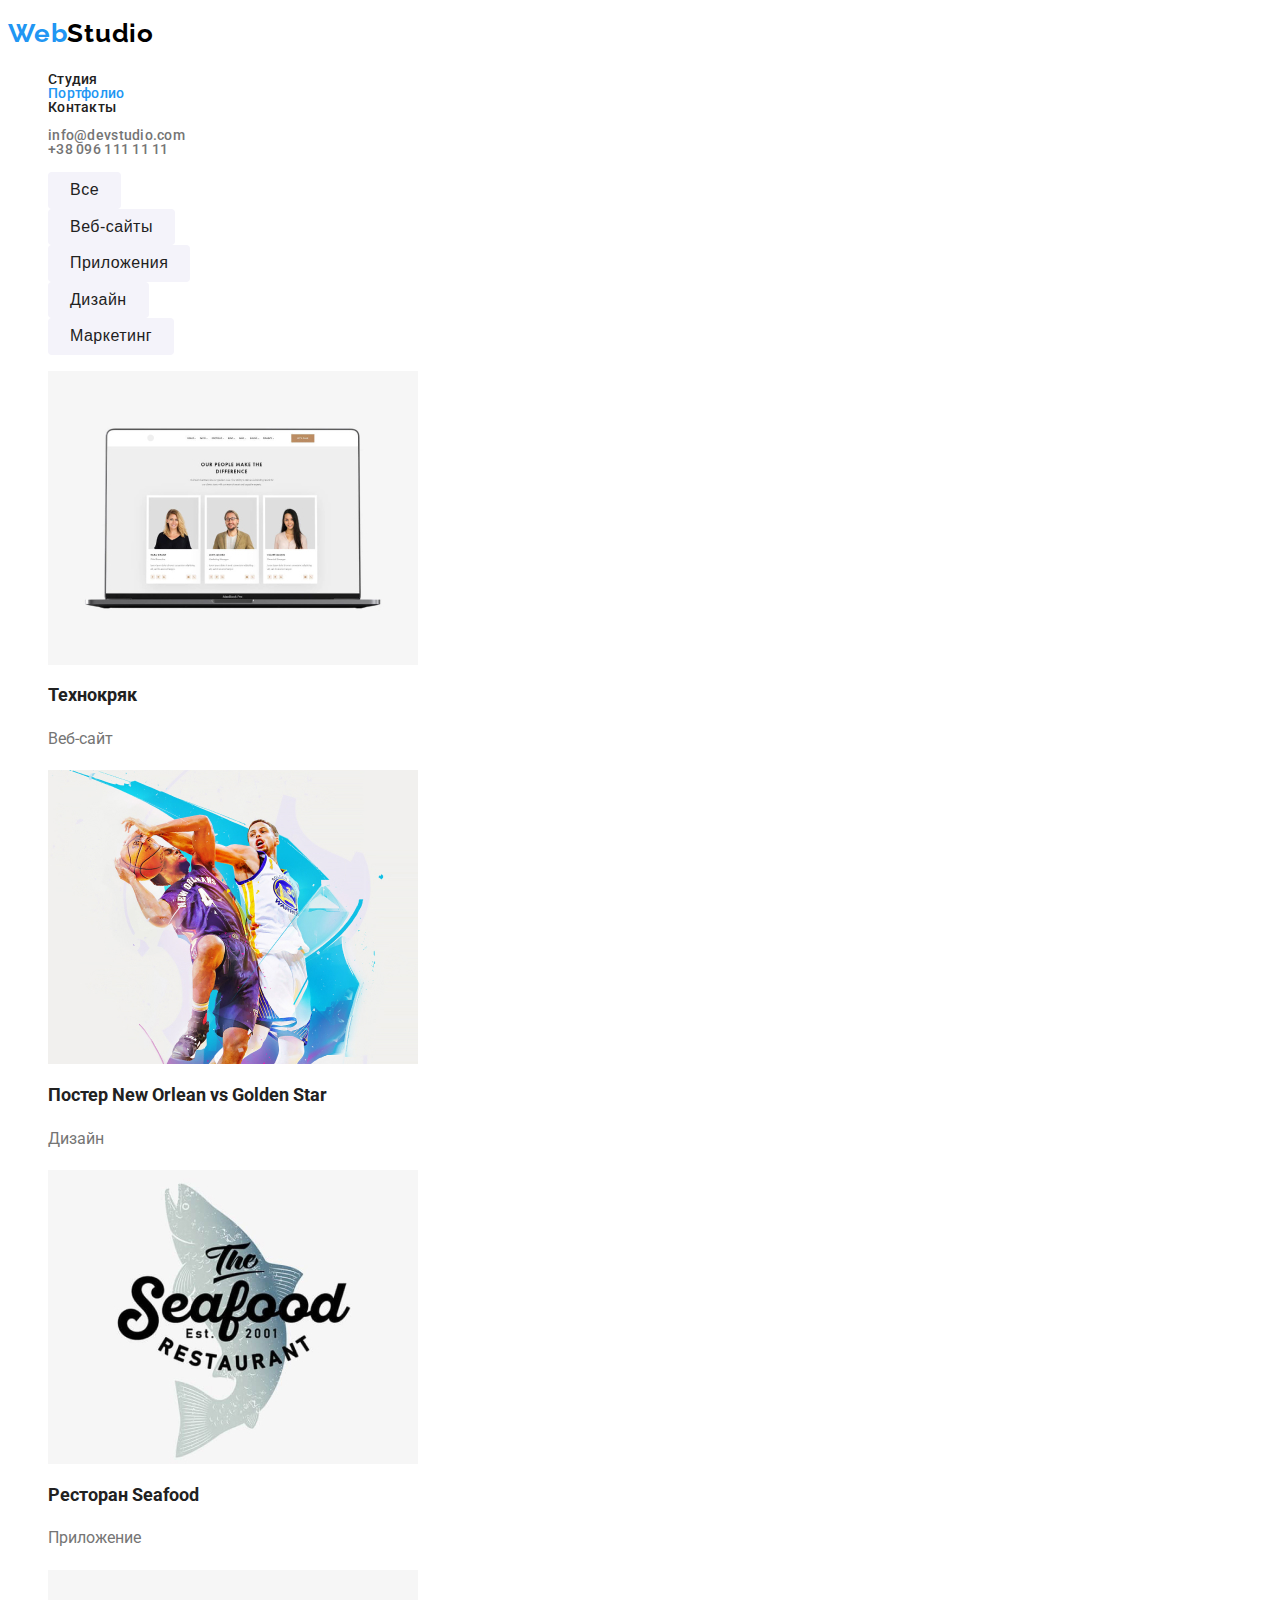
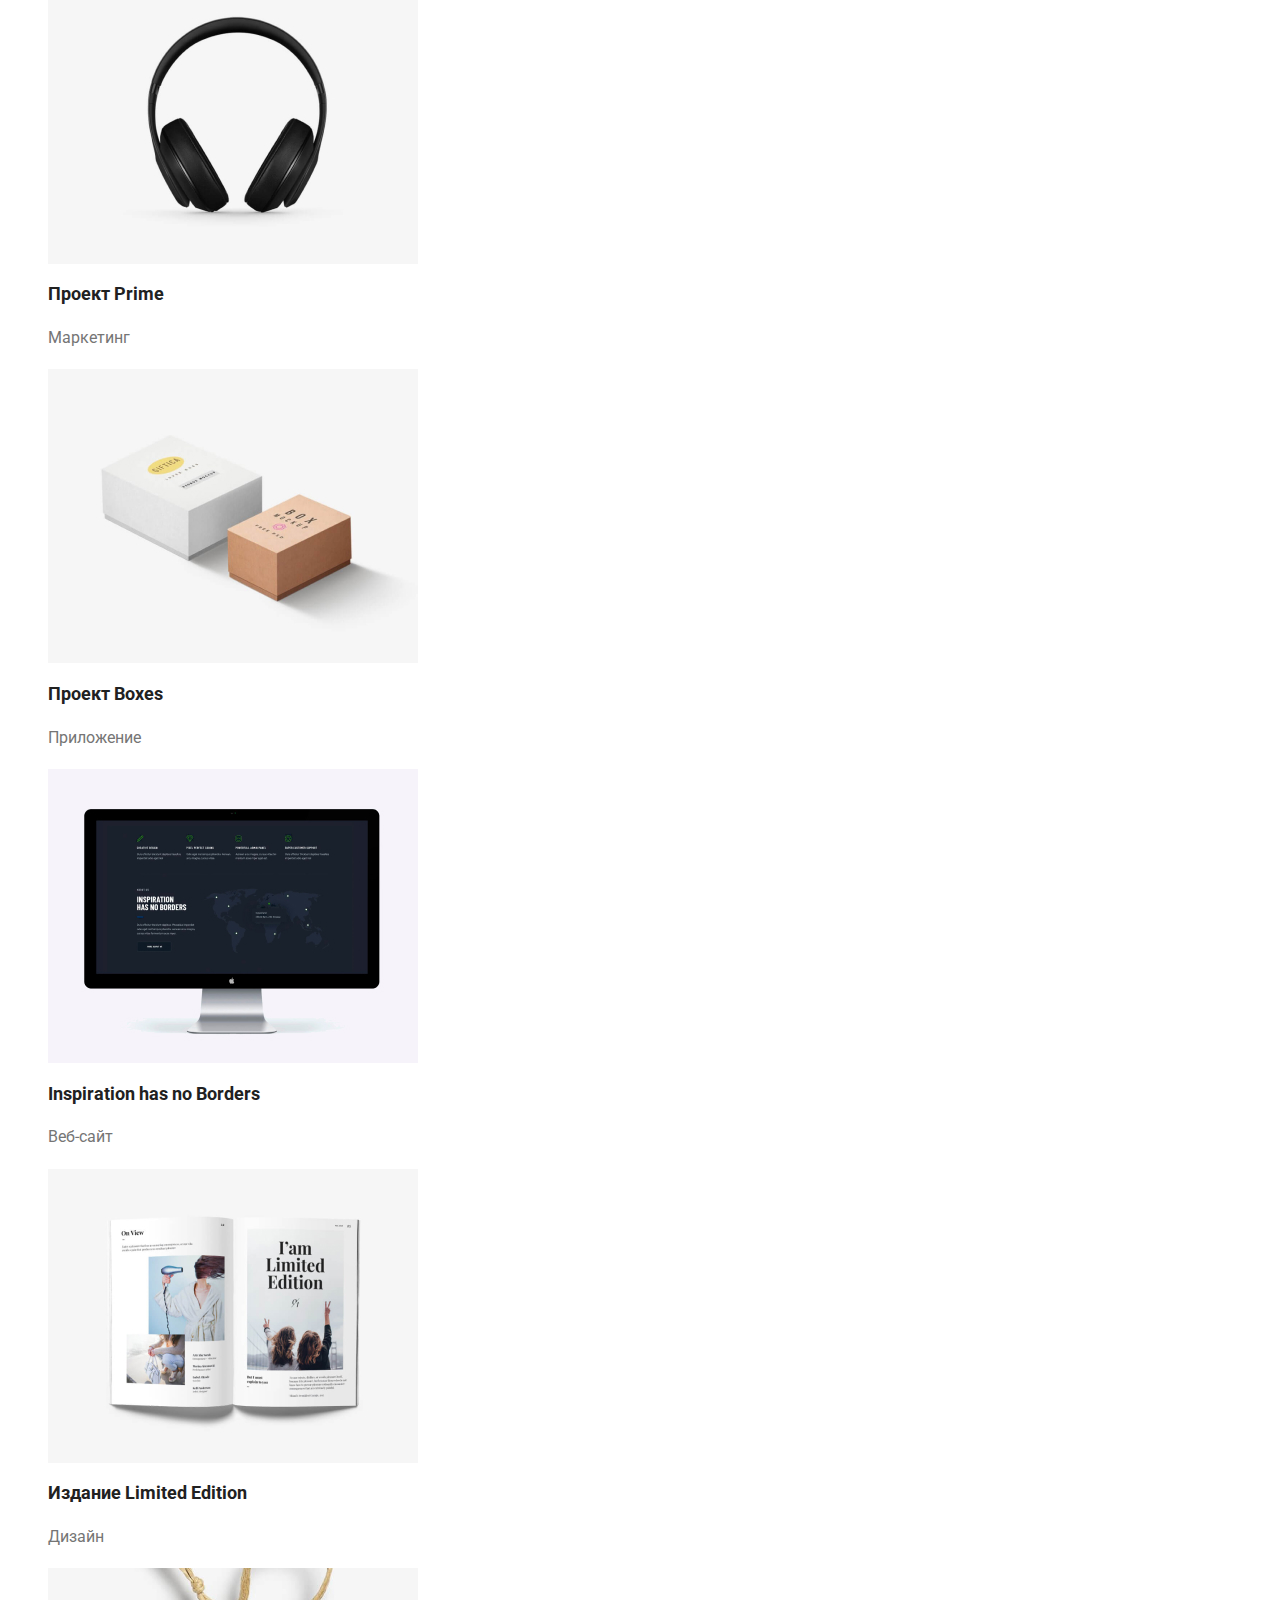
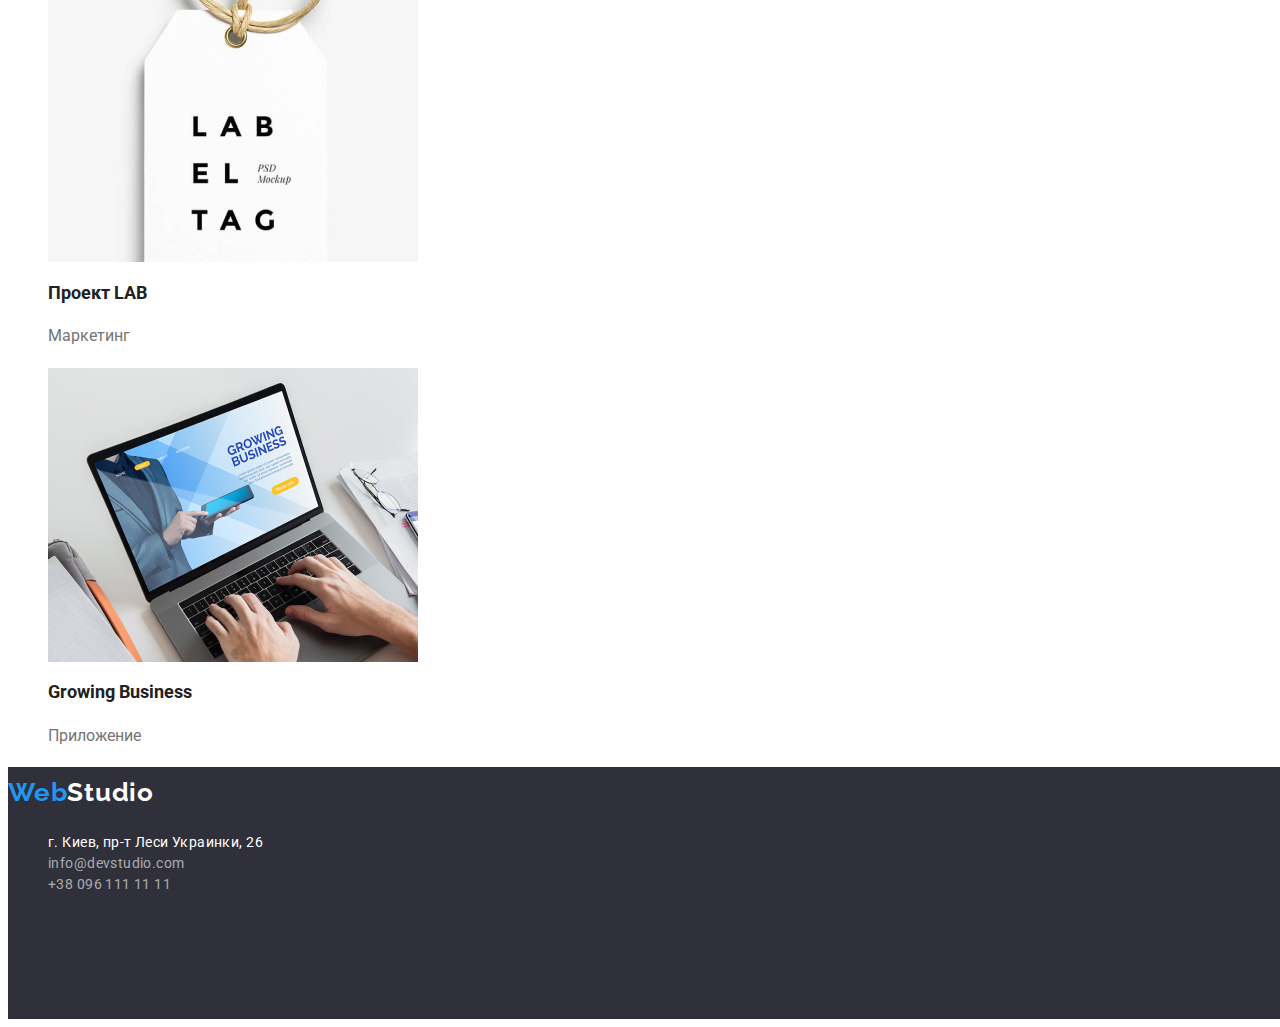
==== portfolio.html @ 0ffa01f9 "Add files via upload" ====
<!DOCTYPE html>
<html lang="ru">
<head>
    <meta charset="UTF-8">
    <meta name="viewport" content="width=device-width, initial-scale=1.0">
    <title>WebStudio</title>
    <link href="https://fonts.googleapis.com/css2?family=Raleway:wght@700&family=Roboto:wght@400;500;700;900&display=swap" rel="stylesheet">
    <link rel="stylesheet" href="./css/style.css">
</head>
<body>
    <!-- header -->
    <header>
        <div class="wrapper">
            <section>
                <h2 class="header-title">Header</h2>
            <!-- навигация -->
                <nav >
                    <a href="./index.html" class="logo"><span class="logo-blue">Web</span><span class="logo-black">Studio</span></a>
                    <ul class="nav-list list">
                        <li><a href="./index.html" class="nav-link link">Студия</a></li>
                        <li><a href="/" class="nav-link link current">Портфолио</a></li>
                        <li><a href="#" class="nav-link link">Контакты</a></li>
                    </ul>
                </nav>
                <!-- Контакты -->
                    <ul class="nav-list list">
                        <li><a class="cont-link link" href="mailto:info@devstudio.com">info@devstudio.com</a></li>
                        <li><a class="cont-link link" href="tel:+380961111111">+38 096 111 11 11</a></li>
                    </ul>
            </section>
        </div>
    </header>
    <!-- main -->
    <main>
        <div class="wrapper">
            <h1 class="portfolio-title">Наши работы</h1>
            <section class="portfolio-filter">
                <ul class="list-filter">
                    <li class="list filter-unit"><button class="btn second" type="button" >Все</button></li>
                    <li class="list filter-unit"><button class="btn second" type="button" >Веб-сайты</button></li>
                    <li class="list filter-unit"><button class="btn second" type="button" >Приложения</button></li>
                    <li class="list filter-unit"><button class="btn second" type="button" >Дизайн</button></li>
                    <li class="list filter-unit"><button class="btn second" type="button" >Маркетинг</button></li>
                </ul>
                <ul>
                    <li class="list">
                        <a href="" class="link">
                            <img src="./img/portfolio/exampl-1.jpg" width="370" alt="exampl-1">
                            <h2 class="exampl-name">Технокряк</h2>
                            <p class="exampl-descr">Веб-сайт</p>
                        </a>
                    </li>
                    <li class="list">
                        <a href="" class="link">
                            <img src="./img/portfolio/exampl-2.jpg" width="370" alt="exampl-2">
                            <h2 class="exampl-name">Постер New Orlean vs Golden Star</h2>
                            <p class="exampl-descr">Дизайн</p>
                        </a>
                    </li>
                    <li class="list">
                        <a href="" class="link">
                            <img src="./img/portfolio/exampl-3.jpg" width="370" alt="exampl-3">
                            <h2 class="exampl-name">Ресторан Seafood</h2>
                            <p class="exampl-descr">Приложение</p>
                        </a>
                    </li>
                    <li class="list">
                        <a href="" class="link">
                            <img src="./img/portfolio/exampl-4.jpg" width="370" alt="exampl-4">
                            <h2 class="exampl-name">Проект Prime</h2>
                            <p class="exampl-descr">Маркетинг</p>
                        </a>
                    </li>
                    <li class="list">
                        <a href="" class="link">
                            <img src="./img/portfolio/exampl-5.jpg" width="370" alt="exampl-5">
                            <h2 class="exampl-name">Проект Boxes</h2>
                            <p class="exampl-descr">Приложение</p>
                        </a>
                    </li>
                    <li class="list">
                        <a href="" class="link">
                            <img src="./img/portfolio/exampl-6.jpg" width="370" alt="exampl-6">
                            <h2 class="exampl-name">Inspiration has no Borders</h2>
                            <p class="exampl-descr">Веб-сайт</p>
                        </a>
                    </li>
                    <li class="list">
                        <a href="" class="link">
                            <img src="./img/portfolio/exampl-7.jpg" width="370" alt="exampl-7">
                            <h2 class="exampl-name">Издание Limited Edition</h2>
                            <p class="exampl-descr">Дизайн</p>
                        </a>
                    </li>
                    <li class="list">
                        <a href="" class="link">
                            <img src="./img/portfolio/exampl-8.jpg" width="370" alt="exampl-8">
                            <h2 class="exampl-name">Проект LAB</h2>
                            <p class="exampl-descr">Маркетинг</p>
                        </a>
                    </li>
                    <li class="list">
                        <a href="" class="link">
                            <img src="./img/portfolio/exampl-9.jpg" width="370" alt="exampl-9">
                            <h2 class="exampl-name">Growing Business</h2>
                            <p class="exampl-descr">Приложение</p>
                        </a>
                    </li>
                </ul>

            </section>
        </div>
    </main> 
    <!-- footer -->
    <footer class="footer">
        <footer class="footer">
            <a href="./index.html" class="logo"><span class="logo-blue">Web</span><span class="logo-white">Studio</span></a>
            <!-- адрес -->
                <address>
                    <ul class="footer-adress">
                        <li class="list"><a class="adress link" href="https://www.google.com/maps/place/%D0%B1%D1%83%D0%BB.+%D0%9B%D0%B5%D1%81%D0%B8+%D0%A3%D0%BA%D1%80%D0%B0%D0%B8%D0%BD%D0%BA%D0%B8,+26,+%D0%9A%D0%B8%D0%B5%D0%B2,+02000/data=!4m2!3m1!1s0x40d4cf0e033ecbe9:0x57a4dffefec77da0?sa=X&ved=2ahUKEwjcrKjP-oL5AhVjoosKHctqA7YQ8gF6BAgDEAE" target="_blank" rel="noopener noreferrer" >г. Киев, пр-т Леси Украинки, 26</a></li>
                        <li class="list"><a class="contact link" href="mailto:info@devstudio.com">info@devstudio.com</a> </li>
                        <li class="list"><a class="contact link" href="tel:+380961111111">+38 096 111 11 11</a></li>
                    </ul>
                </address>
    </footer>
</body>
</html>
---- css/style.css ----
/* основной черний цвет #212121 */
/* вторичний цвет #757575 */
/* accent #2196F3 */
:root{
    --primary-text-color: #212121;
    --second-text-color: #757575;
    --accent-color: #2196F3;
    --white-color:#ffffff;
    --primary-bgc: #2F303A;
    --contact-color:  rgba(255, 255, 255, 0.6);
    --second-bgc: #f4f3fa;
}


body{
    min-width: 1600px;
    font-family: 'Roboto', sans-serif;
    font-style: normal;
}
/* Обнуление */
.list {
   list-style: none;
}
.link{
   text-decoration: none;
   /* font-style: normal; */
}
/* Общее для тайтлов */
.title{
    color: var(--primary-text-color);
    font-weight: 700;
    font-size: 2.25em;
    line-height: 2.625;
    text-align: center;
    letter-spacing: 0.03em;
}

/* Header */

 .logo{
    text-decoration: none;
    font-family: 'Raleway', sans-serif;
    font-weight: 700;
    letter-spacing: 0.03em;
    font-size: 1.625em;
    line-height: 1.94;
 }

 .nav-list{
   font-weight: 500;
   font-size: 0.875em;
   line-height: 1;
   letter-spacing: 0.02em;
 }
.logo-blue{
    color: var(--accent-color);
}
.logo-black{
    color: #000000;
}
.logo-white{
    color: #ffffff;
}
 .nav-link{
    color: var(--primary-text-color);
 }
 .cont-link{
    color: var(--second-text-color);
    
 }
 .nav-link:hover , .nav-link:focus , 
 .cont-link:hover , .cont-link:focus ,
 .adress:hover , .adress:focus , 
 .contact:focus , .contact:hover{
    color: var(--accent-color);
 }
 .current{
   color: var(--accent-color);
 
}
/* Main */

 /* Intro */
.intro{
    background-color: var(--primary-bgc);

    width: 1600px;
    height: 600px;
    left: 0px;
    top: 80px;
    
}
 .intro-title{
    color: var(--white-color);
    font-weight: 900;
    text-align: center;
    letter-spacing: 0.06em;
    text-transform: uppercase;
    font-size: 2.75em;
    line-height: 1.26em;

 }

 /* btn */
 .btn{
    font-size: 1em;
    line-height: 1.53em;
    display: flex;
    align-items: center;
    text-align: center;
    border-radius: 4px;
    cursor: pointer;
    border: none;
 }
 .btn.primary{
    background-color: var(--accent-color);
    color: var(--white-color);
    padding: 10px 32px;
    letter-spacing: 0.06em;
    font-weight: 700;
 }
 .btn.primary:hover , 
 .btn.primary:focus {
    
    box-shadow: 0px 4px 4px rgba(0, 0, 0, 0.15);
 }
 /* Преимущества */
 .benefits ,
 .header-title{
    display: none;
 }
 .benefits-title{
    color: var(--primary-text-color);
    font-weight: 700;
    font-size: 0.875em;
    line-height: 1;
    letter-spacing: 0.03em;
    text-transform: uppercase;
 }
 .benefits-description{
    font-weight: 400;
    font-size: 0.875em;
    line-height: 1.5;
    letter-spacing: 0.03em;
    color: var(--second-text-color);
 }
 /* Наша команда  */
 .team-container{
    max-width: 270px;
    max-height: 368px;
 }
 .team-name{
    color: var(--primary-text-color);
    font-weight: 500;
    font-size: 1em;
    line-height: 1.2;
    text-align: center;
    letter-spacing: 0.03em;

 }
 .team-position{
    color: var(--second-text-color);
    font-weight: 400;
    font-size: 1em;
    line-height: 1.2;
    text-align: center;
    letter-spacing: 0.03em;

 }
 /* Футер */
 .footer{
    width: 1600px;
    height: 252px;
    background-color: var(--primary-bgc);
 }
 .footer-adress{
   font-weight: 400;
   font-size: 0.875em;
   font-style: normal;
   line-height: 1.5;
   letter-spacing: 0.03em;
 }
 .adress{
    color: var(--white-color);

 }
 .contact{color: var(--contact-color);

 }



 /* Портфолио */

 .portfolio-title{
    display: none;
 }
 /* Кнопки портфолио */
 .btn.second{
    background-color: var(--second-bgc);
    color: var(--primary-text-color);
    letter-spacing: 0.03em;
    font-weight: 500;
    padding: 6px 22px;
 }
 .btn.second:focus ,
 .btn.second:hover{
    background-color: var(--accent-color);
    color: var(--white-color);

 }
/* Наши роботы */
 .link .exampl-name{
   color: var(--primary-text-color);
   font-weight: 700;
   font-size: 1.1em;
   line-height: 1.4;
 }
 .link .exampl-descr{
   color: var(--second-text-color);
   font-weight: 400;
   font-size: 1em;
   line-height: 1.9;
 }
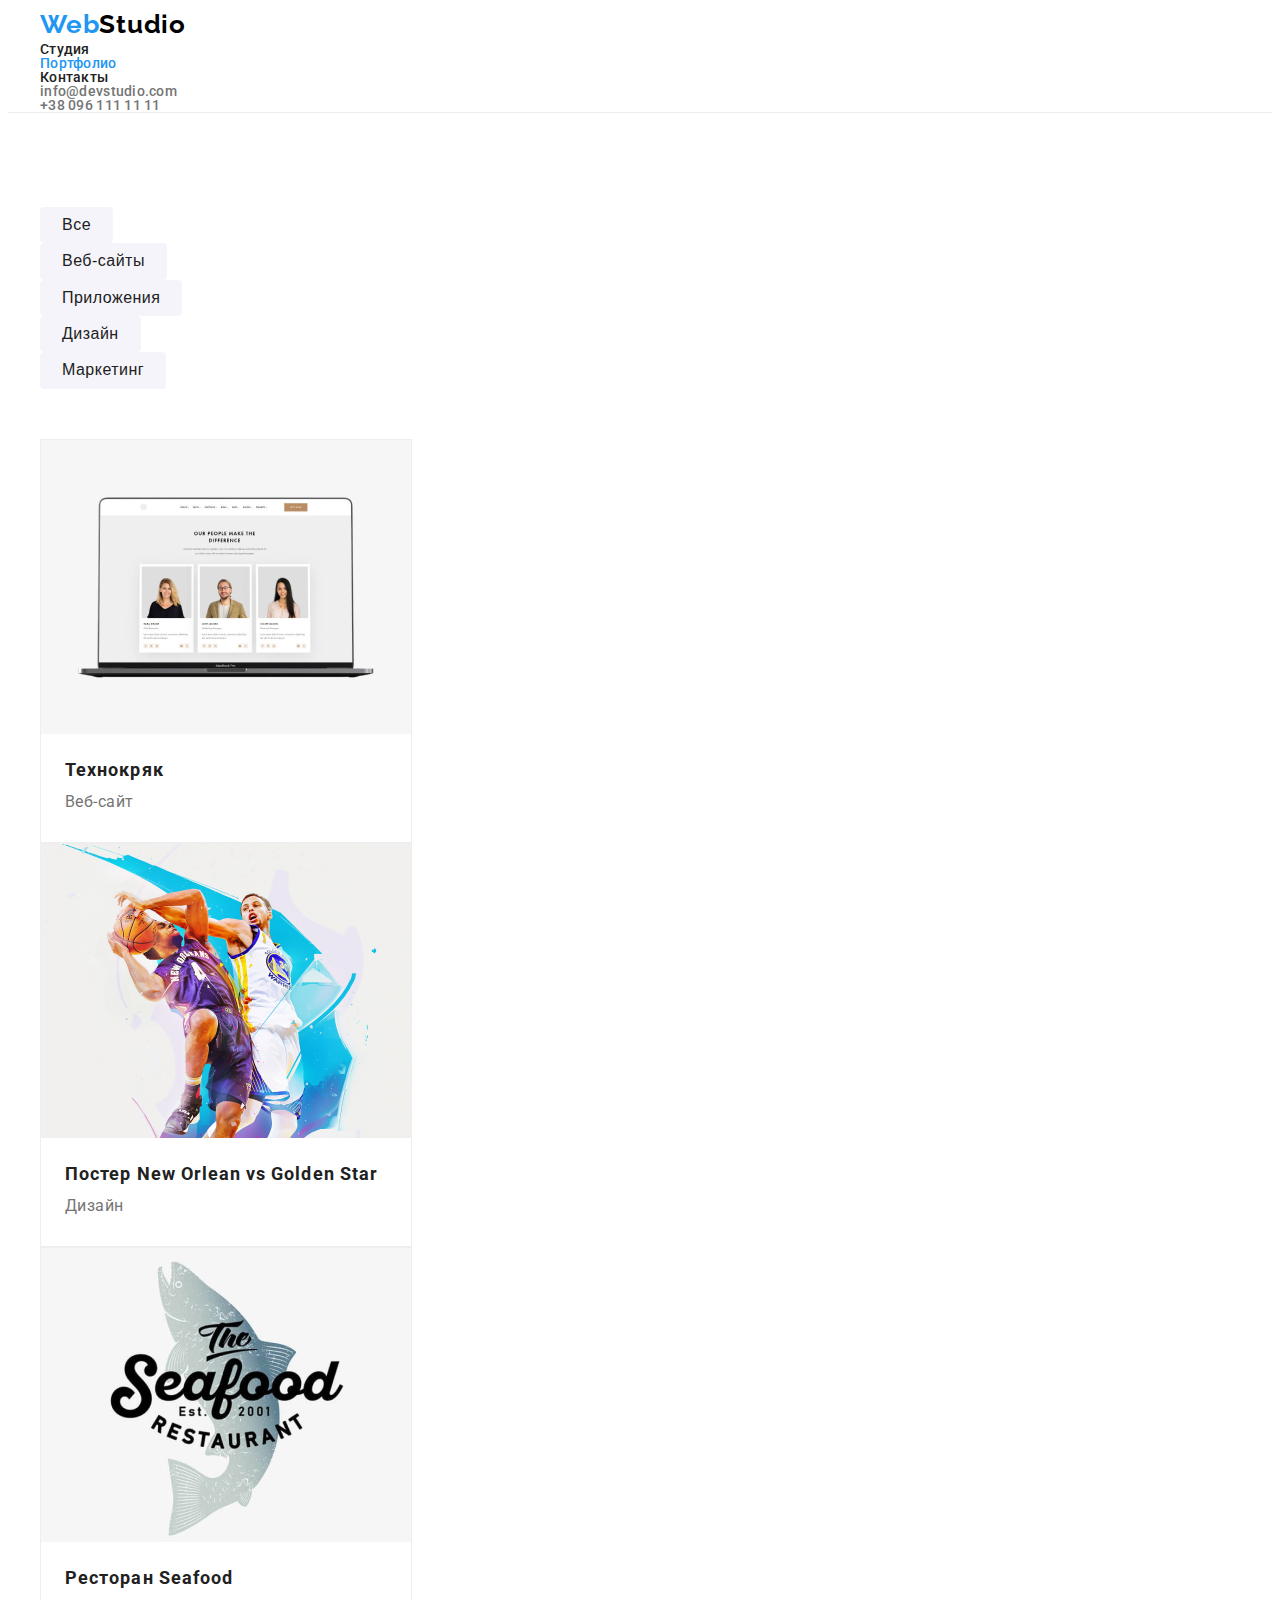
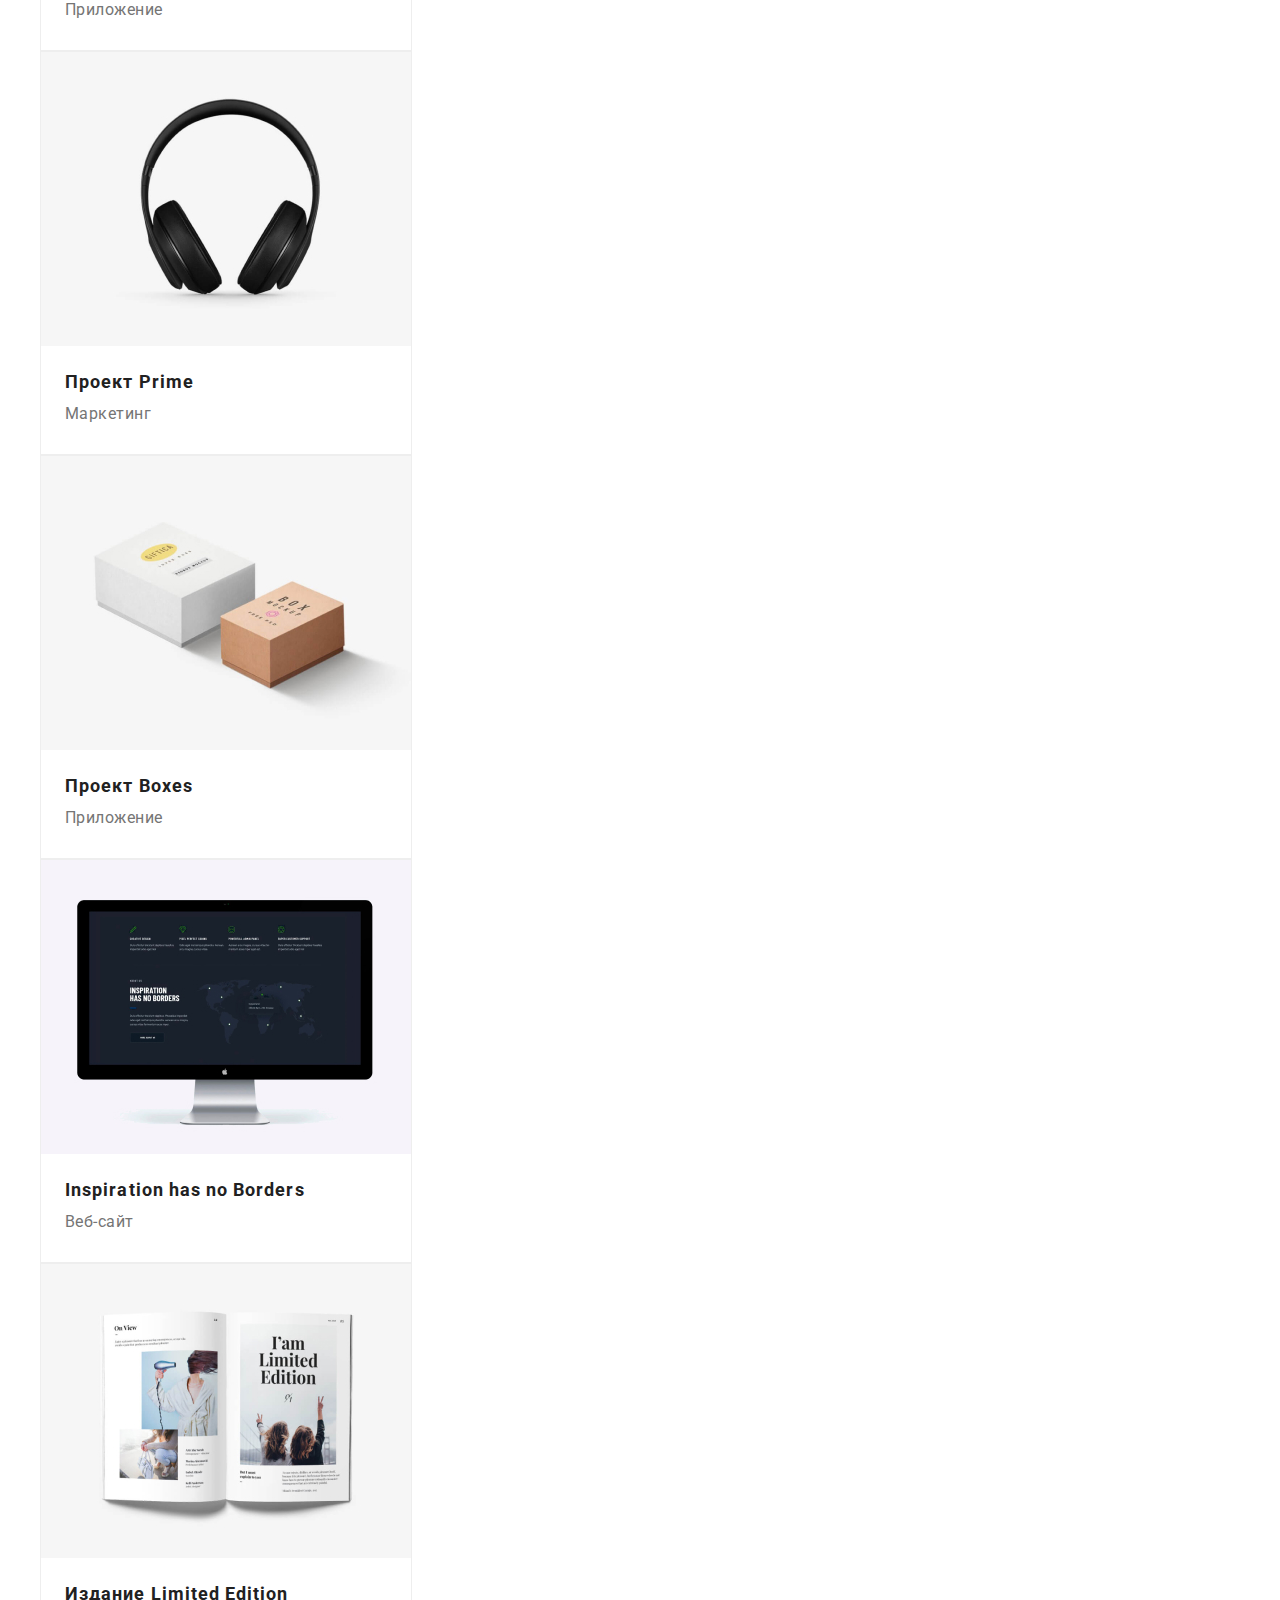
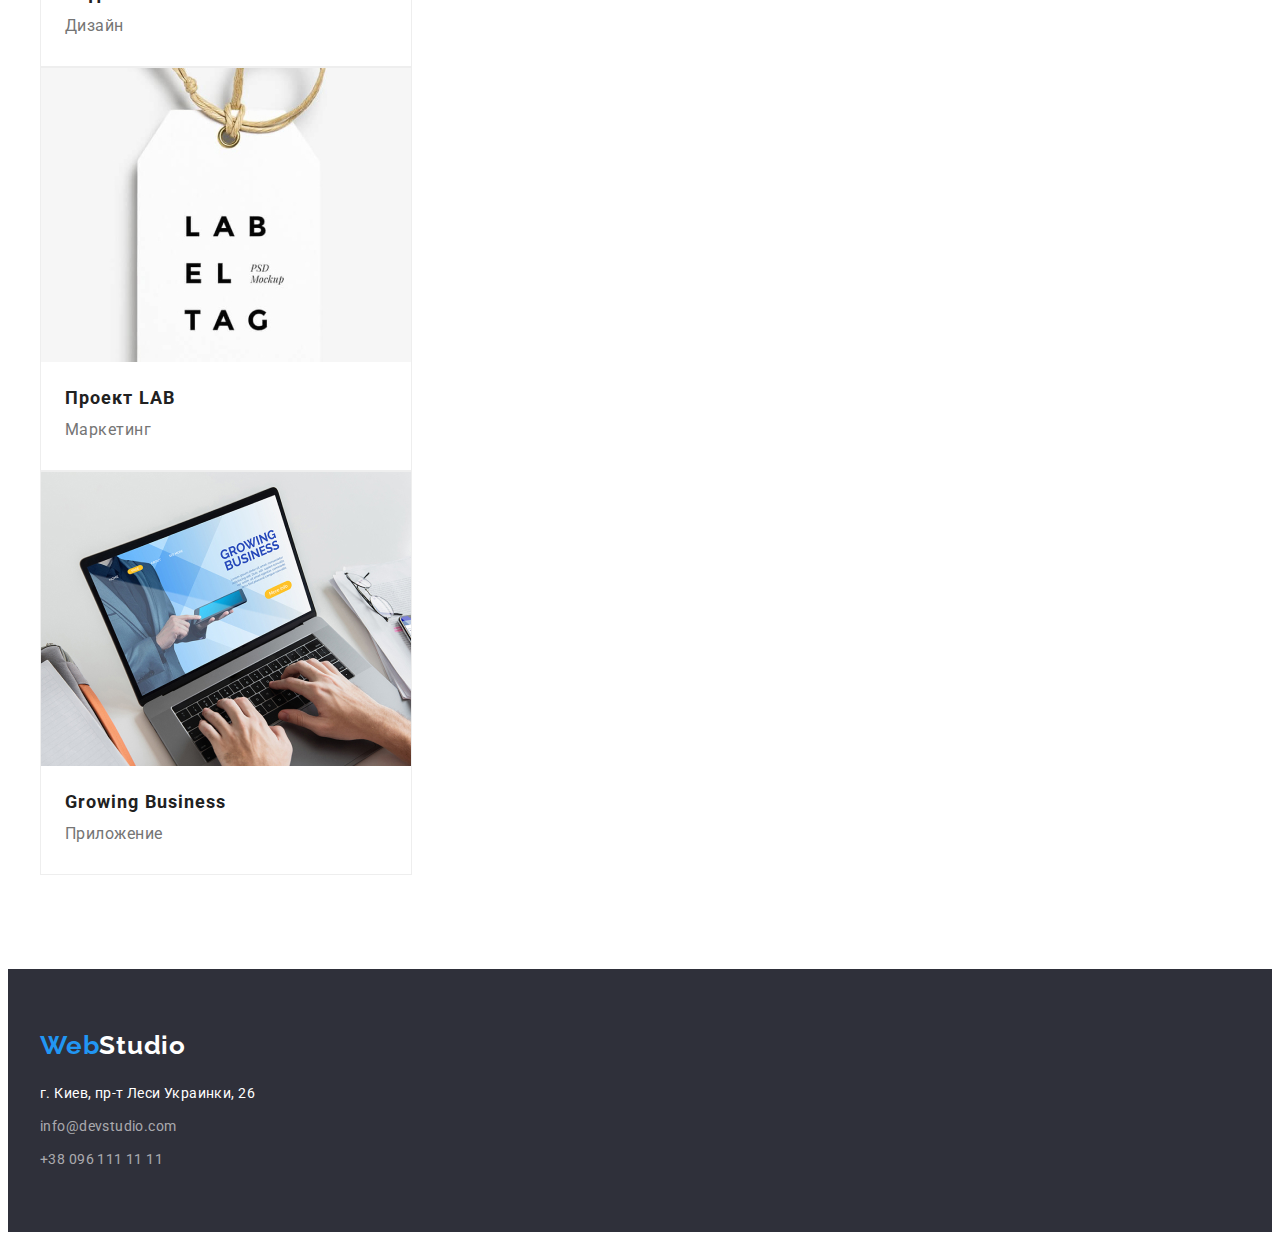
==== commit 634a6b9f: "added margin and padding" ====
--- a/portfolio.html
+++ b/portfolio.html
@@ -5,124 +5,140 @@
     <meta name="viewport" content="width=device-width, initial-scale=1.0">
     <title>WebStudio</title>
     <link href="https://fonts.googleapis.com/css2?family=Raleway:wght@700&family=Roboto:wght@400;500;700;900&display=swap" rel="stylesheet">
+    <link rel="stylesheet" href="https://cdnjs.cloudflare.com/ajax/libs/modern-normalize/1.1.0/modern-normalize.min.css" integrity="sha512-wpPYUAdjBVSE4KJnH1VR1HeZfpl1ub8YT/NKx4PuQ5NmX2tKuGu6U/JRp5y+Y8XG2tV+wKQpNHVUX03MfMFn9Q==" crossorigin="anonymous" referrerpolicy="no-referrer" />
     <link rel="stylesheet" href="./css/style.css">
 </head>
 <body>
     <!-- header -->
-    <header>
-        <div class="wrapper">
-            <section>
-                <h2 class="header-title">Header</h2>
+    <header class="header">
+        <div class="container">
             <!-- навигация -->
-                <nav >
+                 <nav >
                     <a href="./index.html" class="logo"><span class="logo-blue">Web</span><span class="logo-black">Studio</span></a>
                     <ul class="nav-list list">
                         <li><a href="./index.html" class="nav-link link">Студия</a></li>
-                        <li><a href="/" class="nav-link link current">Портфолио</a></li>
-                        <li><a href="#" class="nav-link link">Контакты</a></li>
+                        <li><a href=""  class="nav-link link current">Портфолио</a></li>
+                        <li><a href="" class="nav-link link">Контакты</a></li>
                     </ul>
-                </nav>
+                 </nav>
                 <!-- Контакты -->
                     <ul class="nav-list list">
                         <li><a class="cont-link link" href="mailto:info@devstudio.com">info@devstudio.com</a></li>
                         <li><a class="cont-link link" href="tel:+380961111111">+38 096 111 11 11</a></li>
                     </ul>
-            </section>
         </div>
     </header>
     <!-- main -->
     <main>
-        <div class="wrapper">
-            <h1 class="portfolio-title">Наши работы</h1>
-            <section class="portfolio-filter">
-                <ul class="list-filter">
-                    <li class="list filter-unit"><button class="btn second" type="button" >Все</button></li>
-                    <li class="list filter-unit"><button class="btn second" type="button" >Веб-сайты</button></li>
-                    <li class="list filter-unit"><button class="btn second" type="button" >Приложения</button></li>
-                    <li class="list filter-unit"><button class="btn second" type="button" >Дизайн</button></li>
-                    <li class="list filter-unit"><button class="btn second" type="button" >Маркетинг</button></li>
-                </ul>
-                <ul>
-                    <li class="list">
-                        <a href="" class="link">
-                            <img src="./img/portfolio/exampl-1.jpg" width="370" alt="exampl-1">
-                            <h2 class="exampl-name">Технокряк</h2>
-                            <p class="exampl-descr">Веб-сайт</p>
-                        </a>
-                    </li>
-                    <li class="list">
-                        <a href="" class="link">
-                            <img src="./img/portfolio/exampl-2.jpg" width="370" alt="exampl-2">
-                            <h2 class="exampl-name">Постер New Orlean vs Golden Star</h2>
-                            <p class="exampl-descr">Дизайн</p>
-                        </a>
-                    </li>
-                    <li class="list">
-                        <a href="" class="link">
-                            <img src="./img/portfolio/exampl-3.jpg" width="370" alt="exampl-3">
-                            <h2 class="exampl-name">Ресторан Seafood</h2>
-                            <p class="exampl-descr">Приложение</p>
-                        </a>
-                    </li>
-                    <li class="list">
-                        <a href="" class="link">
-                            <img src="./img/portfolio/exampl-4.jpg" width="370" alt="exampl-4">
-                            <h2 class="exampl-name">Проект Prime</h2>
-                            <p class="exampl-descr">Маркетинг</p>
-                        </a>
-                    </li>
-                    <li class="list">
-                        <a href="" class="link">
-                            <img src="./img/portfolio/exampl-5.jpg" width="370" alt="exampl-5">
-                            <h2 class="exampl-name">Проект Boxes</h2>
-                            <p class="exampl-descr">Приложение</p>
-                        </a>
-                    </li>
-                    <li class="list">
-                        <a href="" class="link">
-                            <img src="./img/portfolio/exampl-6.jpg" width="370" alt="exampl-6">
-                            <h2 class="exampl-name">Inspiration has no Borders</h2>
-                            <p class="exampl-descr">Веб-сайт</p>
-                        </a>
-                    </li>
-                    <li class="list">
-                        <a href="" class="link">
-                            <img src="./img/portfolio/exampl-7.jpg" width="370" alt="exampl-7">
-                            <h2 class="exampl-name">Издание Limited Edition</h2>
-                            <p class="exampl-descr">Дизайн</p>
-                        </a>
-                    </li>
-                    <li class="list">
-                        <a href="" class="link">
-                            <img src="./img/portfolio/exampl-8.jpg" width="370" alt="exampl-8">
-                            <h2 class="exampl-name">Проект LAB</h2>
-                            <p class="exampl-descr">Маркетинг</p>
-                        </a>
-                    </li>
-                    <li class="list">
-                        <a href="" class="link">
-                            <img src="./img/portfolio/exampl-9.jpg" width="370" alt="exampl-9">
-                            <h2 class="exampl-name">Growing Business</h2>
-                            <p class="exampl-descr">Приложение</p>
-                        </a>
-                    </li>
-                </ul>
+        <!-- <div class="container"> -->
+            <section class="portfolio container">
+                <h1 class="portfolio-title">Наши работы</h1>
+                    <ul class="list-filter list">
+                        <li class="list filter-unit"><button class="btn second" type="button" >Все</button></li>
+                        <li class="list filter-unit"><button class="btn second" type="button" >Веб-сайты</button></li>
+                        <li class="list filter-unit"><button class="btn second" type="button" >Приложения</button></li>
+                        <li class="list filter-unit"><button class="btn second" type="button" >Дизайн</button></li>
+                        <li class="list filter-unit"><button class="btn second" type="button" >Маркетинг</button></li>
+                    </ul>
+                    <ul class="list">
+                        <li class="list">
+                            <div class="exampl">
+                                <a href="" class="link">
+                                    <img class="exampl-img" src="./img/portfolio/exampl-1.jpg" width="370" alt="exampl-1">
+                                    <h2 class="exampl-name">Технокряк</h2>
+                                    <p class="exampl-descr">Веб-сайт</p>
+                                </a>
+                            </div>
+                        </li>
+                        <li class="list">
+                            <div class="exampl">
+                                <a href="" class="link">
+                                    <img class="exampl-img" src="./img/portfolio/exampl-2.jpg" width="370" alt="exampl-2">
+                                    <h2 class="exampl-name">Постер New Orlean vs Golden Star</h2>
+                                    <p class="exampl-descr">Дизайн</p>
+                                </a>
+                            </div>
+                        </li>
+                        <li class="list">
+                            <div class="exampl">
+                                <a href="" class="link">
+                                    <img class="exampl-img" src="./img/portfolio/exampl-3.jpg" width="370" alt="exampl-3">
+                                    <h2 class="exampl-name">Ресторан Seafood</h2>
+                                    <p class="exampl-descr">Приложение</p>
+                                </a>
+                            </div>
+                        </li>
+                        <li class="list">
+                            <div class="exampl">
+                                <a href="" class="link">
+                                    <img class="exampl-img" src="./img/portfolio/exampl-4.jpg" width="370" alt="exampl-4">
+                                    <h2 class="exampl-name">Проект Prime</h2>
+                                    <p class="exampl-descr">Маркетинг</p>
+                                </a>
+                            </div>
+                       </li>
+                        <li class="list">
+                            <div class="exampl">
+                                <a href="" class="link">
+                                    <img class="exampl-img" src="./img/portfolio/exampl-5.jpg" width="370" alt="exampl-5">
+                                    <h2 class="exampl-name">Проект Boxes</h2>
+                                    <p class="exampl-descr">Приложение</p>
+                                </a>
+                            </div>
+                        </li>
+                        <li class="list"> 
+                            <div class="exampl">
+                                <a href="" class="link">
+                                    <img class="exampl-img" src="./img/portfolio/exampl-6.jpg" width="370" alt="exampl-6">
+                                    <h2 class="exampl-name">Inspiration has no Borders</h2>
+                                    <p class="exampl-descr">Веб-сайт</p>
+                                </a>
+                            </div>
+                        </li>
+                        <li class="list"> 
+                            <div class="exampl">
+                                <a href="" class="link">
+                                    <img class="exampl-img" src="./img/portfolio/exampl-7.jpg" width="370" alt="exampl-7">
+                                    <h2 class="exampl-name">Издание Limited Edition</h2>
+                                    <p class="exampl-descr">Дизайн</p>
+                                </a>
+                            </div>
+                        </li>
+                        <li class="list">
+                            <div class="exampl">
+                                <a href="" class="link">
+                                    <img class="exampl-img" src="./img/portfolio/exampl-8.jpg" width="370" alt="exampl-8">
+                                    <h2 class="exampl-name">Проект LAB</h2>
+                                    <p class="exampl-descr">Маркетинг</p>
+                                </a>
+                            </div>
+                       </li>
+                        <li class="list">
+                            <div class="exampl">
+                                <a href="" class="link">
+                                    <img class="exampl-img" src="./img/portfolio/exampl-9.jpg" width="370" alt="exampl-9">
+                                    <h2 class="exampl-name">Growing Business</h2>
+                                    <p class="exampl-descr">Приложение</p>
+                                </a>
+                            </div>
+                        </li>
+                    </ul>
 
             </section>
-        </div>
+        <!-- </div> -->
     </main> 
     <!-- footer -->
     <footer class="footer">
-        <footer class="footer">
+        <div class="container">
             <a href="./index.html" class="logo"><span class="logo-blue">Web</span><span class="logo-white">Studio</span></a>
-            <!-- адрес -->
-                <address>
-                    <ul class="footer-adress">
-                        <li class="list"><a class="adress link" href="https://www.google.com/maps/place/%D0%B1%D1%83%D0%BB.+%D0%9B%D0%B5%D1%81%D0%B8+%D0%A3%D0%BA%D1%80%D0%B0%D0%B8%D0%BD%D0%BA%D0%B8,+26,+%D0%9A%D0%B8%D0%B5%D0%B2,+02000/data=!4m2!3m1!1s0x40d4cf0e033ecbe9:0x57a4dffefec77da0?sa=X&ved=2ahUKEwjcrKjP-oL5AhVjoosKHctqA7YQ8gF6BAgDEAE" target="_blank" rel="noopener noreferrer" >г. Киев, пр-т Леси Украинки, 26</a></li>
-                        <li class="list"><a class="contact link" href="mailto:info@devstudio.com">info@devstudio.com</a> </li>
-                        <li class="list"><a class="contact link" href="tel:+380961111111">+38 096 111 11 11</a></li>
-                    </ul>
-                </address>
+            <address>
+                <ul class="footer-adress">
+                    <li class="adress-list list"><a class="adress link" href="https://www.google.com/maps/place/%D0%B1%D1%83%D0%BB.+%D0%9B%D0%B5%D1%81%D0%B8+%D0%A3%D0%BA%D1%80%D0%B0%D0%B8%D0%BD%D0%BA%D0%B8,+26,+%D0%9A%D0%B8%D0%B5%D0%B2,+02000/data=!4m2!3m1!1s0x40d4cf0e033ecbe9:0x57a4dffefec77da0?sa=X&ved=2ahUKEwjcrKjP-oL5AhVjoosKHctqA7YQ8gF6BAgDEAE" target="_blank" rel="noopener noreferrer" >г. Киев, пр-т Леси Украинки, 26</a></li>
+                    <li class="adress-list list"><a class="contact link" href="mailto:info@devstudio.com">info@devstudio.com</a> </li>
+                    <li class="adress-list list"><a class="contact link" href="tel:+380961111111">+38 096 111 11 11</a></li>
+                </ul>
+            </address>
+        </div>
     </footer>
 </body>
 </html>--- a/css/style.css
+++ b/css/style.css
@@ -8,44 +8,61 @@
     --white-color:#ffffff;
     --primary-bgc: #2F303A;
     --contact-color:  rgba(255, 255, 255, 0.6);
-    --second-bgc: #f4f3fa;
-}
-
-
+    --second-bgc:#F5F4FA;
+
+}
+html{
+   box-sizing: border-box;
+}
+*,
+*::after,
+*::before {
+   box-sizing: inherit;
+}
 body{
-    min-width: 1600px;
     font-family: 'Roboto', sans-serif;
     font-style: normal;
 }
+.container{
+   margin: 0 auto;
+   max-width: 1230px;
+   padding: 0 15px;
+
+}
+
 /* Обнуление */
 .list {
+   margin: 0;
+   padding: 0;
    list-style: none;
 }
 .link{
+   margin: 0;
+   padding: 0;
    text-decoration: none;
-   /* font-style: normal; */
-}
+}
+
 /* Общее для тайтлов */
 .title{
-    color: var(--primary-text-color);
-    font-weight: 700;
-    font-size: 2.25em;
-    line-height: 2.625;
-    text-align: center;
-    letter-spacing: 0.03em;
+   margin: 0;
+   padding: 0;
+   color: var(--primary-text-color);
+   font-weight: 700;
+   font-size: 2.25em;
+   line-height: 1.16;
+   text-align: center;
+   letter-spacing: 0.03em;
 }
 
 /* Header */
-
  .logo{
-    text-decoration: none;
-    font-family: 'Raleway', sans-serif;
-    font-weight: 700;
-    letter-spacing: 0.03em;
-    font-size: 1.625em;
-    line-height: 1.94;
- }
-
+   text-decoration: none;
+   font-family: 'Raleway', sans-serif;
+   font-weight: 700;
+   letter-spacing: 0.03em;
+   font-size: 1.625em;
+   line-height: 1.29;
+ }
  .nav-list{
    font-weight: 500;
    font-size: 0.875em;
@@ -53,172 +70,239 @@
    letter-spacing: 0.02em;
  }
 .logo-blue{
-    color: var(--accent-color);
+   color: var(--accent-color);
 }
 .logo-black{
-    color: #000000;
+   color: #000000;
 }
 .logo-white{
-    color: #ffffff;
+   color: #ffffff;
 }
  .nav-link{
-    color: var(--primary-text-color);
+   color: var(--primary-text-color);
  }
  .cont-link{
-    color: var(--second-text-color);
+   color: var(--second-text-color);
     
  }
  .nav-link:hover , .nav-link:focus , 
  .cont-link:hover , .cont-link:focus ,
  .adress:hover , .adress:focus , 
  .contact:focus , .contact:hover{
-    color: var(--accent-color);
+   color: var(--accent-color);
  }
  .current{
    color: var(--accent-color);
- 
-}
+}
+
 /* Main */
 
  /* Intro */
 .intro{
-    background-color: var(--primary-bgc);
-
-    width: 1600px;
-    height: 600px;
-    left: 0px;
-    top: 80px;
-    
+   background-color: var(--primary-bgc);
+   text-align: center;
 }
  .intro-title{
-    color: var(--white-color);
-    font-weight: 900;
-    text-align: center;
-    letter-spacing: 0.06em;
-    text-transform: uppercase;
-    font-size: 2.75em;
-    line-height: 1.26em;
+   margin-top: 0;
+   margin-bottom: 0;
+   color: var(--white-color);
+   font-weight: 900;
+   letter-spacing: 0.06em;
+   text-transform: uppercase;
+   font-size: 2.75em;
+   line-height: 1.26em;
 
  }
 
  /* btn */
  .btn{
-    font-size: 1em;
-    line-height: 1.53em;
-    display: flex;
-    align-items: center;
-    text-align: center;
-    border-radius: 4px;
-    cursor: pointer;
-    border: none;
+   font-size: 1em;
+   line-height: 1.53em;
+   display: inline-block;
+   border-radius: 4px;
+   cursor: pointer;
+   border: none;
  }
  .btn.primary{
-    background-color: var(--accent-color);
-    color: var(--white-color);
-    padding: 10px 32px;
-    letter-spacing: 0.06em;
-    font-weight: 700;
+   min-width: 200px;
+   background-color: var(--accent-color);
+   color: var(--white-color);
+   padding: 10px 32px;
+   letter-spacing: 0.06em;
+   font-weight: 700;
  }
  .btn.primary:hover , 
  .btn.primary:focus {
-    
-    box-shadow: 0px 4px 4px rgba(0, 0, 0, 0.15);
+   box-shadow: 0px 4px 4px rgba(0, 0, 0, 0.15);
  }
  /* Преимущества */
+ .our-benefit{
+   padding-top: 5.875em;
+ }
  .benefits ,
  .header-title{
     display: none;
  }
  .benefits-title{
-    color: var(--primary-text-color);
-    font-weight: 700;
-    font-size: 0.875em;
-    line-height: 1;
-    letter-spacing: 0.03em;
-    text-transform: uppercase;
+   margin-top: 0;
+   margin-bottom: 0.75em;
+   color: var(--primary-text-color);
+   font-weight: 700;
+   font-size: 0.875em;
+   line-height: 1;
+   letter-spacing: 0.03em;
+   text-transform: uppercase;
  }
  .benefits-description{
-    font-weight: 400;
-    font-size: 0.875em;
-    line-height: 1.5;
-    letter-spacing: 0.03em;
-    color: var(--second-text-color);
+   margin-top: 0;
+   margin-bottom: 0;
+   font-weight: 400;
+   font-size: 0.875em;
+   line-height: 1.71;
+   letter-spacing: 0.03em;
+   color: var(--second-text-color);
+ }
+
+ /* Чем мы занимаемся */
+ .doing{
+   padding-top: 5.875em;
+   padding-bottom: 5.875em;
+ }
+ .doing-title{
+   margin-bottom: 1.39em;
+ }
+ .doing-list{
+   display: inline-block;
  }
  /* Наша команда  */
+ .team{
+   background-color: var(--second-bgc);
+   padding-bottom: 5.875em;
+ }
+ .team-title{
+   margin-bottom: 1.39em;
+ }
+ .team-list{
+
+ }
  .team-container{
-    max-width: 270px;
-    max-height: 368px;
+   display: inline-block;
+   background-color: var(--white-color);
+   height: 368px;
+   box-shadow: 0px 1px 3px rgba(0, 0, 0, 0.12), 
+               0px 1px 1px rgba(0, 0, 0, 0.14),
+               0px 2px 1px rgba(0, 0, 0, 0.2);
+   border-radius: 0px 0px 4px 4px;
+ }
+ .team-photo{
+   margin-bottom: 1.875em;
  }
  .team-name{
-    color: var(--primary-text-color);
-    font-weight: 500;
-    font-size: 1em;
-    line-height: 1.2;
-    text-align: center;
-    letter-spacing: 0.03em;
-
+   margin-top: 0;
+   margin-bottom: 0.625em;
+   color: var(--primary-text-color);
+   font-weight: 500;
+   font-size: 1em;
+   line-height: 1.2;
+   text-align: center;
+   letter-spacing: 0.03em;
  }
  .team-position{
-    color: var(--second-text-color);
-    font-weight: 400;
-    font-size: 1em;
-    line-height: 1.2;
-    text-align: center;
-    letter-spacing: 0.03em;
+   margin-top: 0;
+   margin-bottom: 1.875em;
+   color: var(--second-text-color);
+   font-weight: 400;
+   font-size: 1em;
+   line-height: 1.2;
+   text-align: center;
+   letter-spacing: 0.03em;
 
  }
  /* Футер */
  .footer{
-    width: 1600px;
-    height: 252px;
-    background-color: var(--primary-bgc);
+   padding: 3.75em 0;
+   background-color: var(--primary-bgc);
  }
  .footer-adress{
+   padding: 0;
+   margin-bottom: 0;
+   margin-top: 1.42em;
    font-weight: 400;
    font-size: 0.875em;
    font-style: normal;
-   line-height: 1.5;
-   letter-spacing: 0.03em;
+   line-height: 1.71;
+   letter-spacing: 0.03em;
+ }
+ .adress-list{
+   margin: 0.642em 0;
+ }
+ .adress-list:first-child ,
+ .adress-list:last-child{
+   margin: 0;
  }
  .adress{
-    color: var(--white-color);
-
+   color: var(--white-color);
  }
  .contact{color: var(--contact-color);
-
  }
 
 
 
  /* Портфолио */
-
+ .header{
+   border-bottom: 1px solid #ECECEC;
+ }
+ .portfolio{
+   padding-top: 5.875em;
+   padding-bottom: 5.875em;
+ }
  .portfolio-title{
-    display: none;
+   display: none;
  }
  /* Кнопки портфолио */
  .btn.second{
-    background-color: var(--second-bgc);
-    color: var(--primary-text-color);
-    letter-spacing: 0.03em;
-    font-weight: 500;
-    padding: 6px 22px;
+   background-color: var(--second-bgc);
+   color: var(--primary-text-color);
+   letter-spacing: 0.03em;
+   font-weight: 500;
+   padding: 6px 22px;
  }
  .btn.second:focus ,
  .btn.second:hover{
-    background-color: var(--accent-color);
-    color: var(--white-color);
+   background-color: var(--accent-color);
+   color: var(--white-color);
 
  }
 /* Наши роботы */
+.list-filter{
+   margin-bottom: 3.125em;
+}
+.exampl{
+   display: inline-block;
+   height: 404px;
+   background: #FFFFFF;
+   border: 1px solid #EEEEEE;
+}
+.exampl-img{
+   margin-bottom: 1.25em;
+}
  .link .exampl-name{
    color: var(--primary-text-color);
    font-weight: 700;
    font-size: 1.1em;
    line-height: 1.4;
+   letter-spacing: 0.06em;
+   margin-top: 0;
+   margin-bottom: 0.23em;
+   margin-left:  1.37em;
  }
  .link .exampl-descr{
    color: var(--second-text-color);
    font-weight: 400;
    font-size: 1em;
    line-height: 1.9;
- }+   letter-spacing: 0.03em;
+   margin-top: 0;
+   margin-bottom: 1.25em;
+   margin-left:  1.5em;
+ }
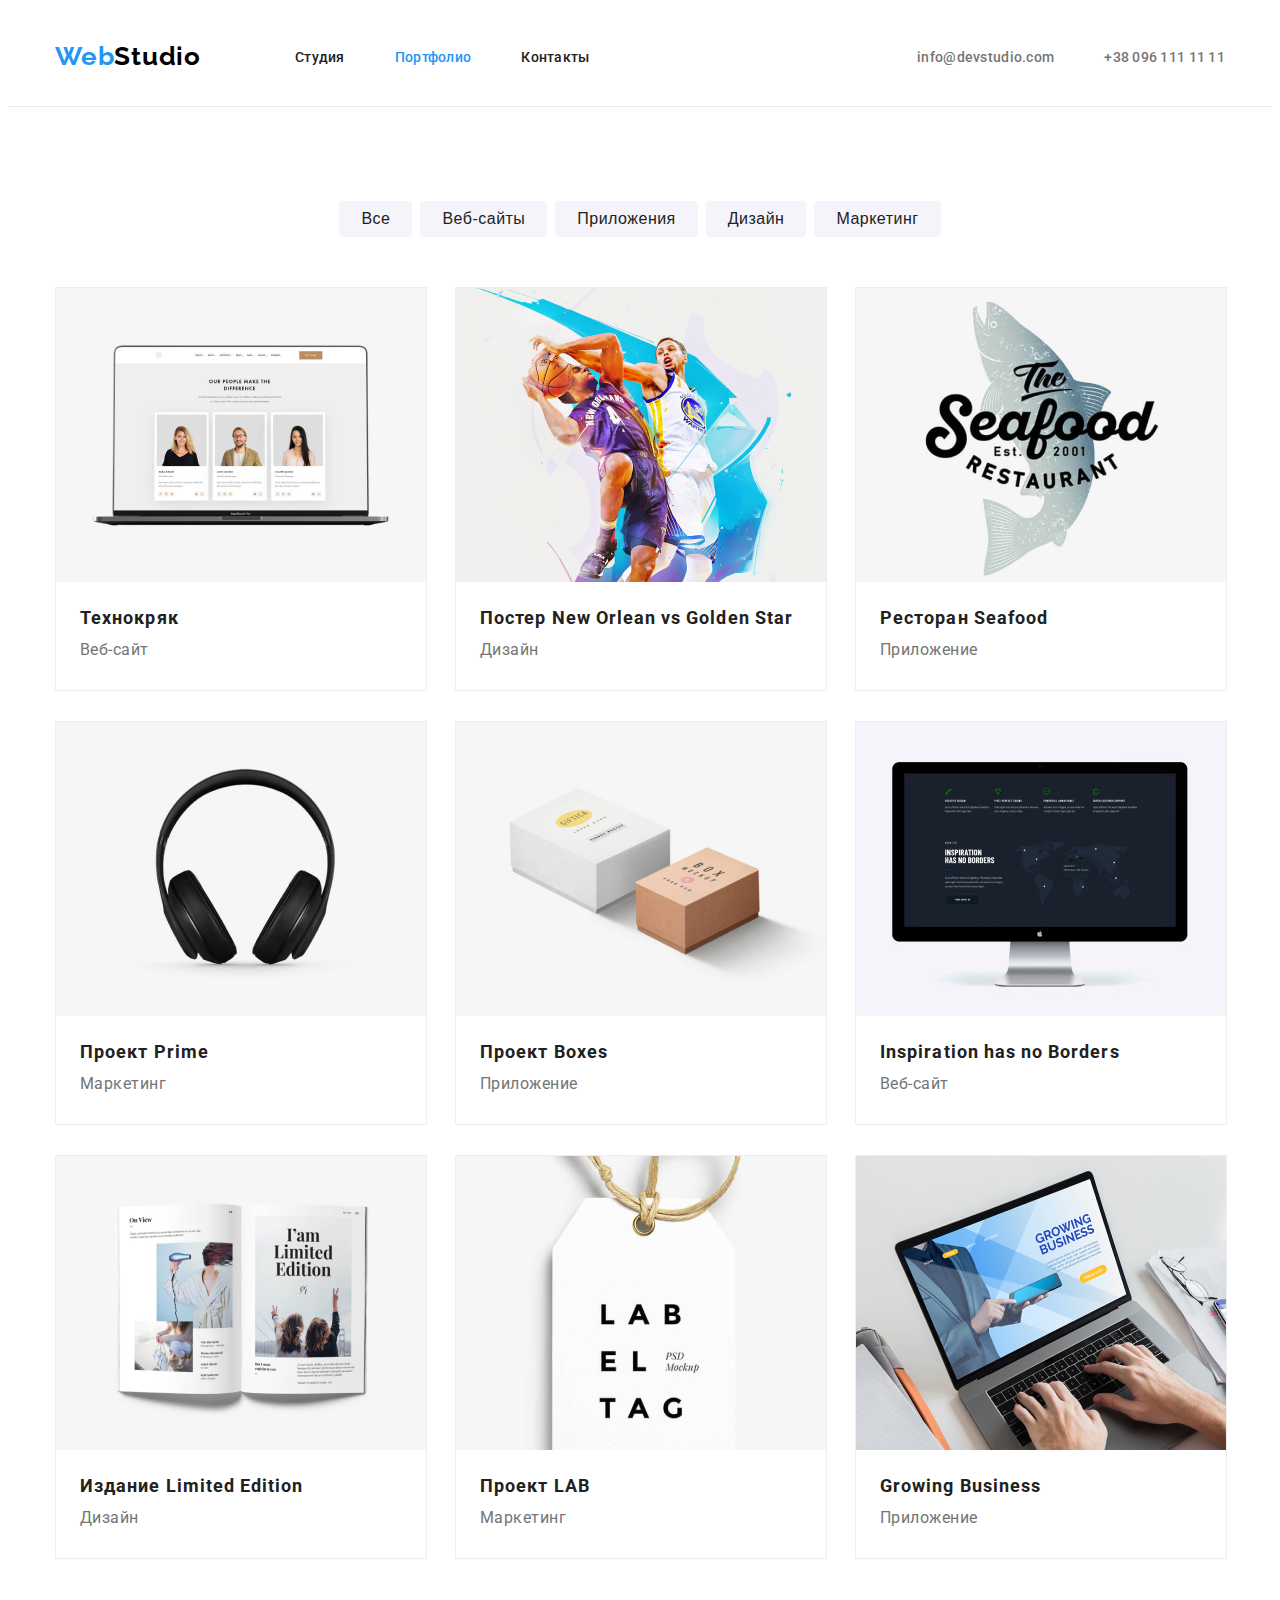
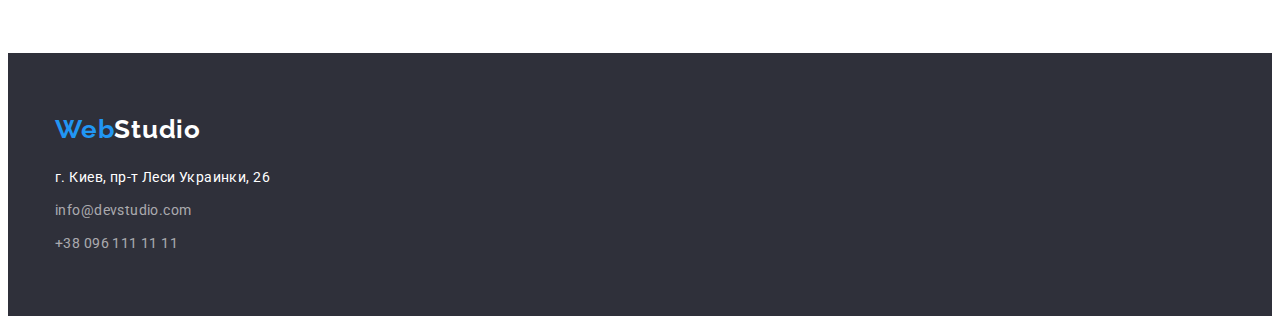
==== commit 68bc48be: "finished hw3" ====
--- a/portfolio.html
+++ b/portfolio.html
@@ -11,9 +11,9 @@
 <body>
     <!-- header -->
     <header class="header">
-        <div class="container">
+        <div class="nav-cont container">
             <!-- навигация -->
-                 <nav >
+                 <nav class="nav-item" >
                     <a href="./index.html" class="logo"><span class="logo-blue">Web</span><span class="logo-black">Studio</span></a>
                     <ul class="nav-list list">
                         <li><a href="./index.html" class="nav-link link">Студия</a></li>
@@ -40,8 +40,8 @@
                         <li class="list filter-unit"><button class="btn second" type="button" >Дизайн</button></li>
                         <li class="list filter-unit"><button class="btn second" type="button" >Маркетинг</button></li>
                     </ul>
-                    <ul class="list">
-                        <li class="list">
+                    <ul class="work-list list">
+                        <li class="work-item list">
                             <div class="exampl">
                                 <a href="" class="link">
                                     <img class="exampl-img" src="./img/portfolio/exampl-1.jpg" width="370" alt="exampl-1">
@@ -50,7 +50,7 @@
                                 </a>
                             </div>
                         </li>
-                        <li class="list">
+                        <li class="work-item list">
                             <div class="exampl">
                                 <a href="" class="link">
                                     <img class="exampl-img" src="./img/portfolio/exampl-2.jpg" width="370" alt="exampl-2">
@@ -59,7 +59,7 @@
                                 </a>
                             </div>
                         </li>
-                        <li class="list">
+                        <li class="work-item list">
                             <div class="exampl">
                                 <a href="" class="link">
                                     <img class="exampl-img" src="./img/portfolio/exampl-3.jpg" width="370" alt="exampl-3">
@@ -68,7 +68,7 @@
                                 </a>
                             </div>
                         </li>
-                        <li class="list">
+                        <li class="work-item list">
                             <div class="exampl">
                                 <a href="" class="link">
                                     <img class="exampl-img" src="./img/portfolio/exampl-4.jpg" width="370" alt="exampl-4">
@@ -77,7 +77,7 @@
                                 </a>
                             </div>
                        </li>
-                        <li class="list">
+                        <li class="work-item list">
                             <div class="exampl">
                                 <a href="" class="link">
                                     <img class="exampl-img" src="./img/portfolio/exampl-5.jpg" width="370" alt="exampl-5">
@@ -86,7 +86,7 @@
                                 </a>
                             </div>
                         </li>
-                        <li class="list"> 
+                        <li class="work-item list"> 
                             <div class="exampl">
                                 <a href="" class="link">
                                     <img class="exampl-img" src="./img/portfolio/exampl-6.jpg" width="370" alt="exampl-6">
@@ -95,7 +95,7 @@
                                 </a>
                             </div>
                         </li>
-                        <li class="list"> 
+                        <li class="work-item list"> 
                             <div class="exampl">
                                 <a href="" class="link">
                                     <img class="exampl-img" src="./img/portfolio/exampl-7.jpg" width="370" alt="exampl-7">
@@ -104,7 +104,7 @@
                                 </a>
                             </div>
                         </li>
-                        <li class="list">
+                        <li class="work-item list">
                             <div class="exampl">
                                 <a href="" class="link">
                                     <img class="exampl-img" src="./img/portfolio/exampl-8.jpg" width="370" alt="exampl-8">
@@ -113,7 +113,7 @@
                                 </a>
                             </div>
                        </li>
-                        <li class="list">
+                        <li class="work-item list">
                             <div class="exampl">
                                 <a href="" class="link">
                                     <img class="exampl-img" src="./img/portfolio/exampl-9.jpg" width="370" alt="exampl-9">
--- a/css/style.css
+++ b/css/style.css
@@ -24,10 +24,10 @@
     font-style: normal;
 }
 .container{
+   /* outline: tomato; */
    margin: 0 auto;
-   max-width: 1230px;
+   max-width: 1200px;
    padding: 0 15px;
-
 }
 
 /* Обнуление */
@@ -62,12 +62,21 @@
    letter-spacing: 0.03em;
    font-size: 1.625em;
    line-height: 1.29;
+   margin-right: 94px;
+   padding-top: 32px;
+   padding-bottom: 32px;
  }
  .nav-list{
-   font-weight: 500;
-   font-size: 0.875em;
-   line-height: 1;
-   letter-spacing: 0.02em;
+  display: flex;
+  align-items: center;
+  font-weight: 500;
+  font-size: 0.875em;
+  line-height: 1;
+  letter-spacing: 0.02em;
+  margin-left: auto ;
+ }
+ .nav-list > li:not(:last-child){
+  margin-right: 50px;
  }
 .logo-blue{
    color: var(--accent-color);
@@ -79,9 +88,13 @@
    color: #ffffff;
 }
  .nav-link{
+  padding-top: 32px;
+  padding-bottom: 32px;
    color: var(--primary-text-color);
  }
  .cont-link{
+  padding-top: 32px;
+  padding-bottom: 32px;
    color: var(--second-text-color);
     
  }
@@ -93,6 +106,14 @@
  }
  .current{
    color: var(--accent-color);
+}
+
+.nav-cont{
+  display: flex;
+
+}
+.nav-item{
+  display: flex;
 }
 
 /* Main */
@@ -143,6 +164,16 @@
  .header-title{
     display: none;
  }
+ .benefits-list {
+  display: flex;
+  
+ }
+ .benefits-list .item{
+  width: calc((100%-90px)/4);
+ }
+ .benefits-list .item:not(:last-child){
+  margin-right: 30px;
+ }
  .benefits-title{
    margin-top: 0;
    margin-bottom: 0.75em;
@@ -172,21 +203,26 @@
    margin-bottom: 1.39em;
  }
  .doing-list{
-   display: inline-block;
+   display: flex;
+ }
+ .doing-list >li:not(:last-child){
+  margin-right: 30px;
  }
  /* Наша команда  */
  .team{
-   background-color: var(--second-bgc);
-   padding-bottom: 5.875em;
+  padding-top: 5.875em;
+  background-color: var(--second-bgc);
+  padding-bottom: 5.875em;
+  padding-top: 5.875em;
  }
  .team-title{
    margin-bottom: 1.39em;
  }
  .team-list{
-
+  display: flex;
  }
  .team-container{
-   display: inline-block;
+   display: block;
    background-color: var(--white-color);
    height: 368px;
    box-shadow: 0px 1px 3px rgba(0, 0, 0, 0.12), 
@@ -194,6 +230,7 @@
                0px 2px 1px rgba(0, 0, 0, 0.2);
    border-radius: 0px 0px 4px 4px;
  }
+
  .team-photo{
    margin-bottom: 1.875em;
  }
@@ -216,7 +253,9 @@
    line-height: 1.2;
    text-align: center;
    letter-spacing: 0.03em;
-
+ }
+ .team-list li:not(:last-child){
+  margin-right: 30px;
  }
  /* Футер */
  .footer{
@@ -253,6 +292,7 @@
    border-bottom: 1px solid #ECECEC;
  }
  .portfolio{
+  align-items: center;
    padding-top: 5.875em;
    padding-bottom: 5.875em;
  }
@@ -275,7 +315,12 @@
  }
 /* Наши роботы */
 .list-filter{
-   margin-bottom: 3.125em;
+  display: flex;
+  margin-bottom: 3.125em;
+  justify-content: center;
+}
+.filter-unit:not(:last-child){
+  margin-right: 8px;
 }
 .exampl{
    display: inline-block;
@@ -306,3 +351,17 @@
    margin-bottom: 1.25em;
    margin-left:  1.5em;
  }
+.work-list{
+  display: flex;
+  flex-wrap: wrap;
+}
+.work-item{
+  width: 370px;
+  /* width: calc((100%-120px)/3); */
+}
+.work-item:not(:nth-child(3n)){
+  margin-right: 30px;
+}
+.work-item:not(:nth-last-child(-n+3)){
+  margin-bottom: 30px;
+}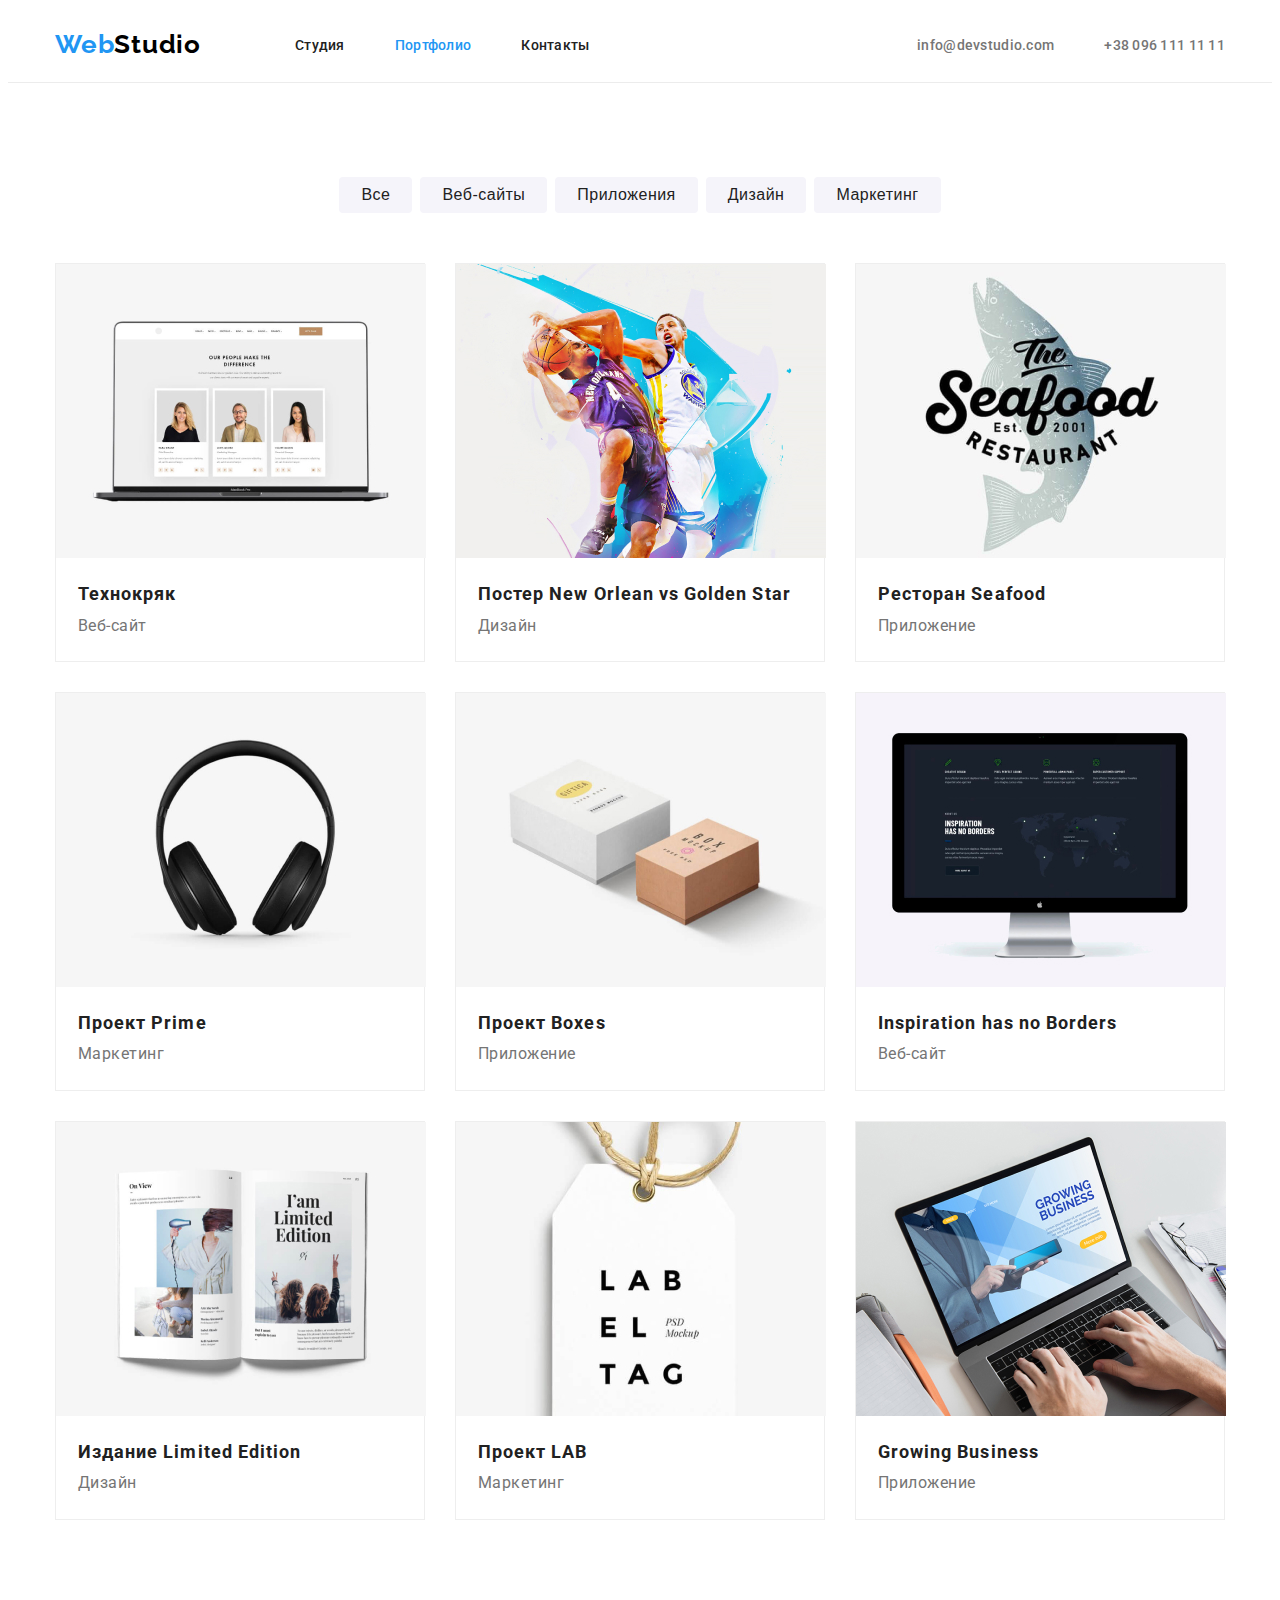
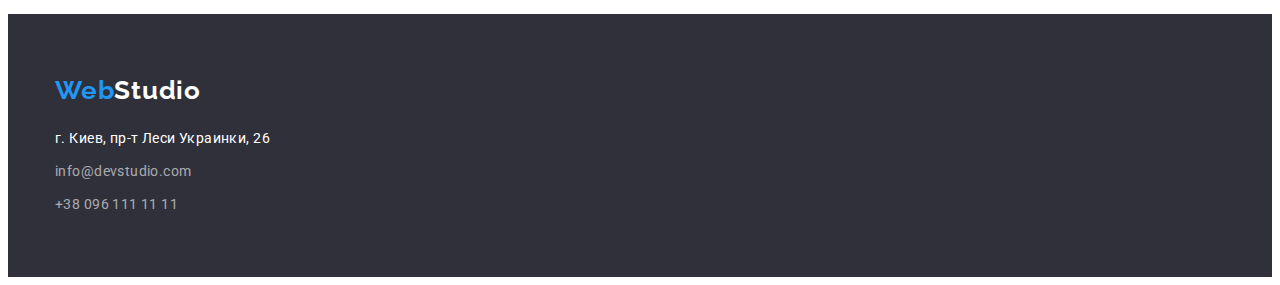
==== commit acf5a02b: "fixes hw3" ====
--- a/portfolio.html
+++ b/portfolio.html
@@ -31,8 +31,9 @@
     <!-- main -->
     <main>
         <!-- <div class="container"> -->
-            <section class="portfolio container">
-                <h1 class="portfolio-title">Наши работы</h1>
+            <section class="portfolio">
+                <div class="container">
+                    <h1 class="portfolio-title">Наши работы</h1>
                     <ul class="list-filter list">
                         <li class="list filter-unit"><button class="btn second" type="button" >Все</button></li>
                         <li class="list filter-unit"><button class="btn second" type="button" >Веб-сайты</button></li>
@@ -42,88 +43,88 @@
                     </ul>
                     <ul class="work-list list">
                         <li class="work-item list">
-                            <div class="exampl">
-                                <a href="" class="link">
-                                    <img class="exampl-img" src="./img/portfolio/exampl-1.jpg" width="370" alt="exampl-1">
+                            <a href="" class="link">
+                                <img class="exampl-img" src="./img/portfolio/exampl-1.jpg" width="370" alt="exampl-1">
+                                <div class="work-descr">
                                     <h2 class="exampl-name">Технокряк</h2>
                                     <p class="exampl-descr">Веб-сайт</p>
-                                </a>
-                            </div>
+                                </div>
+                            </a>
                         </li>
                         <li class="work-item list">
-                            <div class="exampl">
-                                <a href="" class="link">
-                                    <img class="exampl-img" src="./img/portfolio/exampl-2.jpg" width="370" alt="exampl-2">
+                            <a href="" class="link">
+                                <img class="exampl-img" src="./img/portfolio/exampl-2.jpg" width="370" alt="exampl-2">
+                                <div class="work-descr">
                                     <h2 class="exampl-name">Постер New Orlean vs Golden Star</h2>
                                     <p class="exampl-descr">Дизайн</p>
-                                </a>
-                            </div>
+                                </div>
+                            </a>
                         </li>
                         <li class="work-item list">
-                            <div class="exampl">
-                                <a href="" class="link">
-                                    <img class="exampl-img" src="./img/portfolio/exampl-3.jpg" width="370" alt="exampl-3">
+                            <a href="" class="link">
+                                <img class="exampl-img" src="./img/portfolio/exampl-3.jpg" width="370" alt="exampl-3">
+                                <div class="work-descr">
                                     <h2 class="exampl-name">Ресторан Seafood</h2>
                                     <p class="exampl-descr">Приложение</p>
-                                </a>
-                            </div>
+                                </div>
+                            </a>
                         </li>
                         <li class="work-item list">
-                            <div class="exampl">
-                                <a href="" class="link">
-                                    <img class="exampl-img" src="./img/portfolio/exampl-4.jpg" width="370" alt="exampl-4">
+                            <a href="" class="link">
+                                <img class="exampl-img" src="./img/portfolio/exampl-4.jpg" width="370" alt="exampl-4">
+                                <div class="work-descr">
                                     <h2 class="exampl-name">Проект Prime</h2>
                                     <p class="exampl-descr">Маркетинг</p>
-                                </a>
-                            </div>
+                                </div>
+                            </a>
                        </li>
                         <li class="work-item list">
-                            <div class="exampl">
-                                <a href="" class="link">
-                                    <img class="exampl-img" src="./img/portfolio/exampl-5.jpg" width="370" alt="exampl-5">
+                            <a href="" class="link">
+                                <img class="exampl-img" src="./img/portfolio/exampl-5.jpg" width="370" alt="exampl-5">
+                                <div class="work-descr">
                                     <h2 class="exampl-name">Проект Boxes</h2>
                                     <p class="exampl-descr">Приложение</p>
-                                </a>
-                            </div>
+                                </div>
+                            </a>
                         </li>
                         <li class="work-item list"> 
-                            <div class="exampl">
-                                <a href="" class="link">
-                                    <img class="exampl-img" src="./img/portfolio/exampl-6.jpg" width="370" alt="exampl-6">
+                            <a href="" class="link">
+                                <img class="exampl-img" src="./img/portfolio/exampl-6.jpg" width="370" alt="exampl-6">
+                                <div class="work-descr">
                                     <h2 class="exampl-name">Inspiration has no Borders</h2>
                                     <p class="exampl-descr">Веб-сайт</p>
-                                </a>
-                            </div>
+                                </div>
+                           </a>
                         </li>
-                        <li class="work-item list"> 
-                            <div class="exampl">
-                                <a href="" class="link">
-                                    <img class="exampl-img" src="./img/portfolio/exampl-7.jpg" width="370" alt="exampl-7">
+                        <li class="work-item list">
+                            <a href="" class="link">
+                                <img class="exampl-img" src="./img/portfolio/exampl-7.jpg" width="370" alt="exampl-7">
+                                <div class="work-descr">
                                     <h2 class="exampl-name">Издание Limited Edition</h2>
                                     <p class="exampl-descr">Дизайн</p>
+                                    </div>
                                 </a>
-                            </div>
+                        </li>
+                         <li class="work-item list">
+                            <a href="" class="link">
+                                <img class="exampl-img" src="./img/portfolio/exampl-8.jpg" width="370" alt="exampl-8">
+                                <div class="work-descr">
+                                    <h2 class="exampl-name">Проект LAB</h2>
+                                    <p class="exampl-descr">Маркетинг</p>
+                                </div>
+                                </a>
                         </li>
                         <li class="work-item list">
-                            <div class="exampl">
-                                <a href="" class="link">
-                                    <img class="exampl-img" src="./img/portfolio/exampl-8.jpg" width="370" alt="exampl-8">
-                                    <h2 class="exampl-name">Проект LAB</h2>
-                                    <p class="exampl-descr">Маркетинг</p>
-                                </a>
-                            </div>
-                       </li>
-                        <li class="work-item list">
-                            <div class="exampl">
-                                <a href="" class="link">
-                                    <img class="exampl-img" src="./img/portfolio/exampl-9.jpg" width="370" alt="exampl-9">
+                            <a href="" class="link">
+                                <img class="exampl-img" src="./img/portfolio/exampl-9.jpg" width="370" alt="exampl-9">
+                                <div class="work-descr">
                                     <h2 class="exampl-name">Growing Business</h2>
                                     <p class="exampl-descr">Приложение</p>
+                                </div>
                                 </a>
-                            </div>
                         </li>
                     </ul>
-
+                </div>
             </section>
         <!-- </div> -->
     </main> 
--- a/css/style.css
+++ b/css/style.css
@@ -31,6 +31,10 @@
 }
 
 /* Обнуление */
+h1,h2,h3,h4,h5,p{
+  margin: 0;
+  padding: 0;
+}
 .list {
    margin: 0;
    padding: 0;
@@ -63,8 +67,8 @@
    font-size: 1.625em;
    line-height: 1.29;
    margin-right: 94px;
-   padding-top: 32px;
-   padding-bottom: 32px;
+   padding-top: 20px;
+   padding-bottom: 20px;
  }
  .nav-list{
   display: flex;
@@ -107,7 +111,6 @@
  .current{
    color: var(--accent-color);
 }
-
 .nav-cont{
   display: flex;
 
@@ -115,13 +118,14 @@
 .nav-item{
   display: flex;
 }
-
 /* Main */
 
  /* Intro */
 .intro{
    background-color: var(--primary-bgc);
    text-align: center;
+  padding-top: 12.5em;
+  padding-bottom: 12.5em;
 }
  .intro-title{
    margin-top: 0;
@@ -132,9 +136,8 @@
    text-transform: uppercase;
    font-size: 2.75em;
    line-height: 1.26em;
-
- }
-
+   margin-bottom: 0.68em;
+ }
  /* btn */
  .btn{
    font-size: 1em;
@@ -166,7 +169,6 @@
  }
  .benefits-list {
   display: flex;
-  
  }
  .benefits-list .item{
   width: calc((100%-90px)/4);
@@ -193,7 +195,6 @@
    letter-spacing: 0.03em;
    color: var(--second-text-color);
  }
-
  /* Чем мы занимаемся */
  .doing{
    padding-top: 5.875em;
@@ -224,18 +225,16 @@
  .team-container{
    display: block;
    background-color: var(--white-color);
-   height: 368px;
    box-shadow: 0px 1px 3px rgba(0, 0, 0, 0.12), 
                0px 1px 1px rgba(0, 0, 0, 0.14),
                0px 2px 1px rgba(0, 0, 0, 0.2);
    border-radius: 0px 0px 4px 4px;
  }
-
- .team-photo{
-   margin-bottom: 1.875em;
- }
+.team-descr{
+  padding-top: 30px;
+  padding-bottom: 30px;
+}
  .team-name{
-   margin-top: 0;
    margin-bottom: 0.625em;
    color: var(--primary-text-color);
    font-weight: 500;
@@ -245,14 +244,12 @@
    letter-spacing: 0.03em;
  }
  .team-position{
-   margin-top: 0;
-   margin-bottom: 1.875em;
-   color: var(--second-text-color);
-   font-weight: 400;
-   font-size: 1em;
-   line-height: 1.2;
-   text-align: center;
-   letter-spacing: 0.03em;
+  color: var(--second-text-color);
+  font-weight: 400;
+  font-size: 1em;
+  line-height: 1.2;
+  text-align: center;
+  letter-spacing: 0.03em;
  }
  .team-list li:not(:last-child){
   margin-right: 30px;
@@ -285,8 +282,6 @@
  .contact{color: var(--contact-color);
  }
 
-
-
  /* Портфолио */
  .header{
    border-bottom: 1px solid #ECECEC;
@@ -309,8 +304,12 @@
  }
  .btn.second:focus ,
  .btn.second:hover{
-   background-color: var(--accent-color);
-   color: var(--white-color);
+  background-color: var(--accent-color);
+  color: var(--white-color);
+  box-shadow: 0px 3px 1px rgba(0, 0, 0, 0.1), 
+              0px 1px 2px rgba(0, 0, 0, 0.08), 
+              0px 2px 2px rgba(0, 0, 0, 0.12);
+  border-radius: 4px;
 
  }
 /* Наши роботы */
@@ -322,14 +321,12 @@
 .filter-unit:not(:last-child){
   margin-right: 8px;
 }
-.exampl{
-   display: inline-block;
-   height: 404px;
-   background: #FFFFFF;
-   border: 1px solid #EEEEEE;
-}
-.exampl-img{
-   margin-bottom: 1.25em;
+
+.link .work-descr{
+  padding-top: 1.25em;;
+  padding-bottom: 1.25em;;
+  padding-left: 1.37em;
+  padding-right: 1.37em;
 }
  .link .exampl-name{
    color: var(--primary-text-color);
@@ -337,9 +334,7 @@
    font-size: 1.1em;
    line-height: 1.4;
    letter-spacing: 0.06em;
-   margin-top: 0;
-   margin-bottom: 0.23em;
-   margin-left:  1.37em;
+   margin-bottom: 0.22em;
  }
  .link .exampl-descr{
    color: var(--second-text-color);
@@ -347,9 +342,7 @@
    font-size: 1em;
    line-height: 1.9;
    letter-spacing: 0.03em;
-   margin-top: 0;
-   margin-bottom: 1.25em;
-   margin-left:  1.5em;
+
  }
 .work-list{
   display: flex;
@@ -357,7 +350,10 @@
 }
 .work-item{
   width: 370px;
-  /* width: calc((100%-120px)/3); */
+  display: inline-block;
+  background: #FFFFFF;
+  border: 1px solid #EEEEEE;
+
 }
 .work-item:not(:nth-child(3n)){
   margin-right: 30px;
